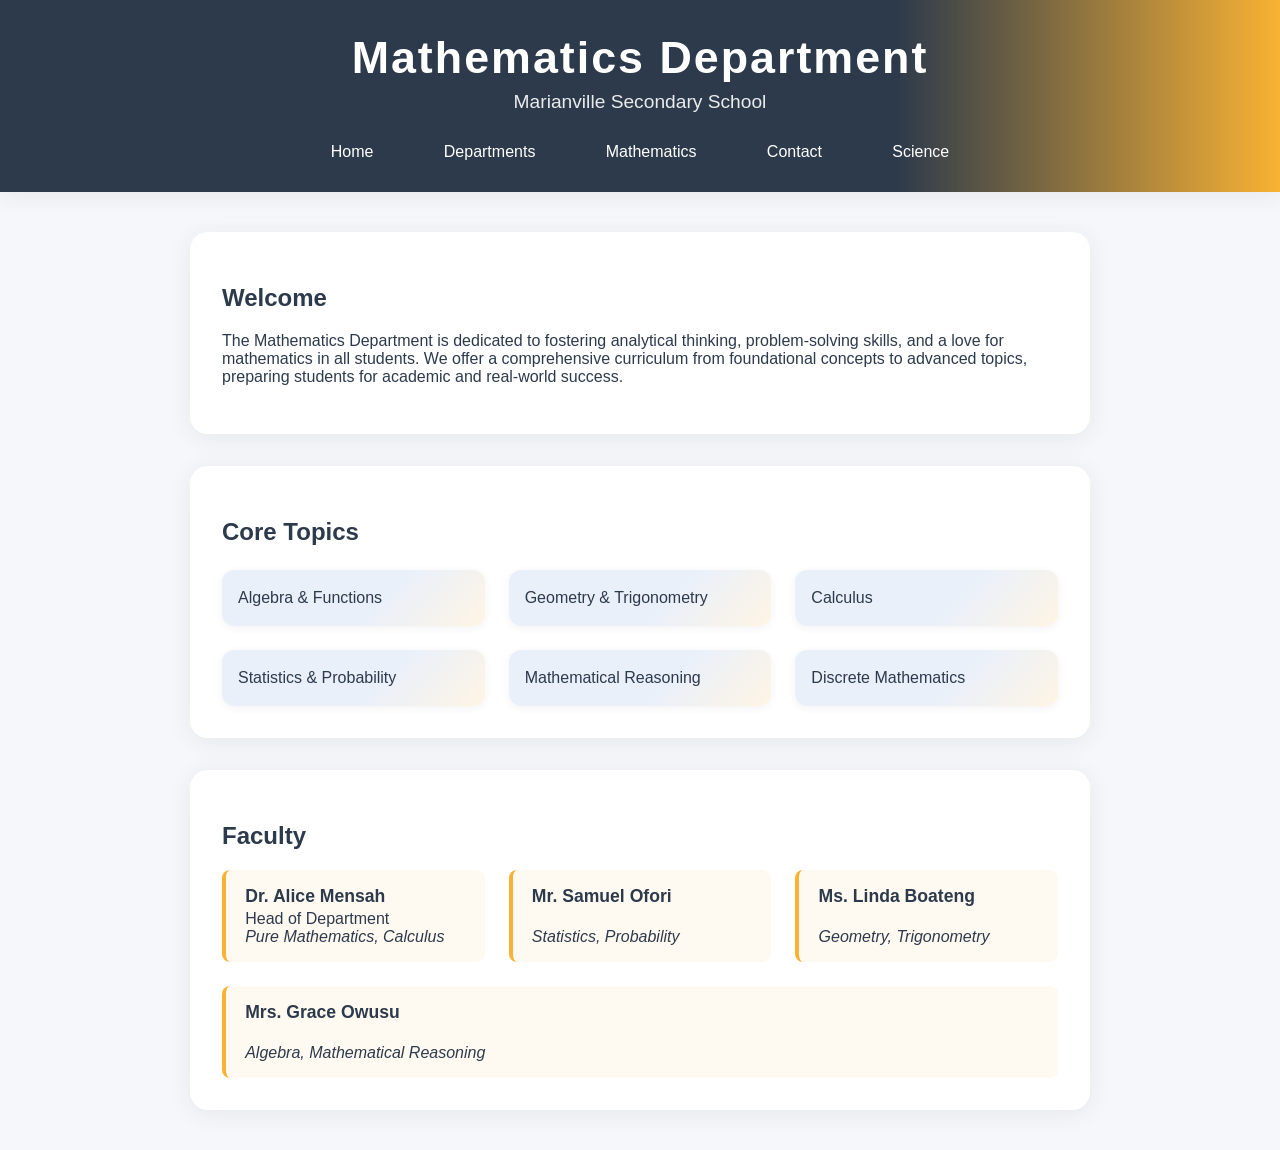
==== departments/mathematics.html @ 6ea006f8 "Update mathematics.html" ====
<!DOCTYPE html>
<html lang="en">
<head>
    <meta charset="UTF-8">
    <title>Mathematics Department | Marianville Secondary School</title>
    <meta name="viewport" content="width=device-width, initial-scale=1.0">
    <style>
        :root {
            --primary: #2d3a4b;
            --accent: #f9b233;
            --bg: #f5f7fa;
            --card-bg: #fff;
            --shadow: 0 4px 24px rgba(45,58,75,0.08);
        }
        body {
            margin: 0;
            font-family: 'Segoe UI', Arial, sans-serif;
            background: var(--bg);
            color: var(--primary);
        }
        header {
            background: linear-gradient(90deg, var(--primary) 70%, var(--accent) 100%);
            color: #fff;
            padding: 2rem 0 1.5rem 0;
            text-align: center;
            box-shadow: var(--shadow);
        }
        header h1 {
            margin: 0;
            font-size: 2.8rem;
            letter-spacing: 2px;
        }
        header p {
            margin: 0.5rem 0 0 0;
            font-size: 1.2rem;
            opacity: 0.9;
        }
        nav {
            margin: 1.5rem auto 0 auto;
            display: flex;
            justify-content: center;
            gap: 2rem;
        }
        nav a {
            color: #fff;
            text-decoration: none;
            font-weight: 500;
            padding: 0.4rem 1.2rem;
            border-radius: 20px;
            transition: background 0.2s;
        }
        nav a:hover {
            background: rgba(249,178,51,0.15);
        }
        main {
            max-width: 900px;
            margin: 2.5rem auto;
            padding: 0 1.5rem;
        }
        .card {
            background: var(--card-bg);
            border-radius: 18px;
            box-shadow: var(--shadow);
            padding: 2rem;
            margin-bottom: 2rem;
            transition: transform 0.15s;
        }
        .card:hover {
            transform: translateY(-4px) scale(1.01);
        }
        .topics-list {
            display: grid;
            grid-template-columns: repeat(auto-fit, minmax(220px, 1fr));
            gap: 1.5rem;
            margin-top: 1.5rem;
        }
        .topic {
            background: linear-gradient(135deg, #eaf0fa 60%, #f9b23322 100%);
            border-radius: 12px;
            padding: 1.2rem 1rem;
            box-shadow: 0 2px 8px rgba(45,58,75,0.06);
            font-weight: 500;
            color: var(--primary);
            transition: box-shadow 0.2s;
        }
        .topic:hover {
            box-shadow: 0 6px 20px rgba(45,58,75,0.13);
        }
        .faculty-list {
            display: flex;
            flex-wrap: wrap;
            gap: 1.5rem;
            margin-top: 1.2rem;
        }
        .faculty {
            background: #f9b23311;
            border-left: 4px solid var(--accent);
            border-radius: 8px;
            padding: 1rem 1.2rem;
            flex: 1 1 220px;
            min-width: 200px;
        }
        .faculty strong {
            display: block;
            font-size: 1.1rem;
            margin-bottom: 0.2rem;
        }
        @media (max-width: 600px) {
            header h1 { font-size: 2rem; }
            .card { padding: 1.2rem; }
        }
    </style>
</head>
<body>
    <header>
        <h1>Mathematics Department</h1>
        <p>Marianville Secondary School</p>
        <nav>
            <a href="index.html">Home</a>
            <a href="departments/english.html">Departments</a>
            <a href="#">Mathematics</a>
            <a href="contact.html">Contact</a>
            <a href="../departments/science.html"> Science </a>
        </nav>
    </header>
    <main>
        <section class="card">
            <h2>Welcome</h2>
            <p>
                The Mathematics Department is dedicated to fostering analytical thinking, problem-solving skills, and a love for mathematics in all students. We offer a comprehensive curriculum from foundational concepts to advanced topics, preparing students for academic and real-world success.
            </p>
        </section>
        <section class="card">
            <h2>Core Topics</h2>
            <div class="topics-list">
                <div class="topic">Algebra &amp; Functions</div>
                <div class="topic">Geometry &amp; Trigonometry</div>
                <div class="topic">Calculus</div>
                <div class="topic">Statistics &amp; Probability</div>
                <div class="topic">Mathematical Reasoning</div>
                <div class="topic">Discrete Mathematics</div>
            </div>
        </section>
        <section class="card">
            <h2>Faculty</h2>
            <div class="faculty-list">
                <div class="faculty">
                    <strong>Dr. Alice Mensah</strong>
                    Head of Department<br>
                    <em>Pure Mathematics, Calculus</em>
                </div>
                <div class="faculty">
                    <strong>Mr. Samuel Ofori</strong>
                    <br>
                    <em>Statistics, Probability</em>
                </div>
                <div class="faculty">
                    <strong>Ms. Linda Boateng</strong>
                    <br>
                    <em>Geometry, Trigonometry</em>
                </div>
                <div class="faculty">
                    <strong>Mrs. Grace Owusu</strong>
                    <br>
                    <em>Algebra, Mathematical Reasoning</em>
                </div>
            </div>
        </section>
    </main>
</body>
</html>
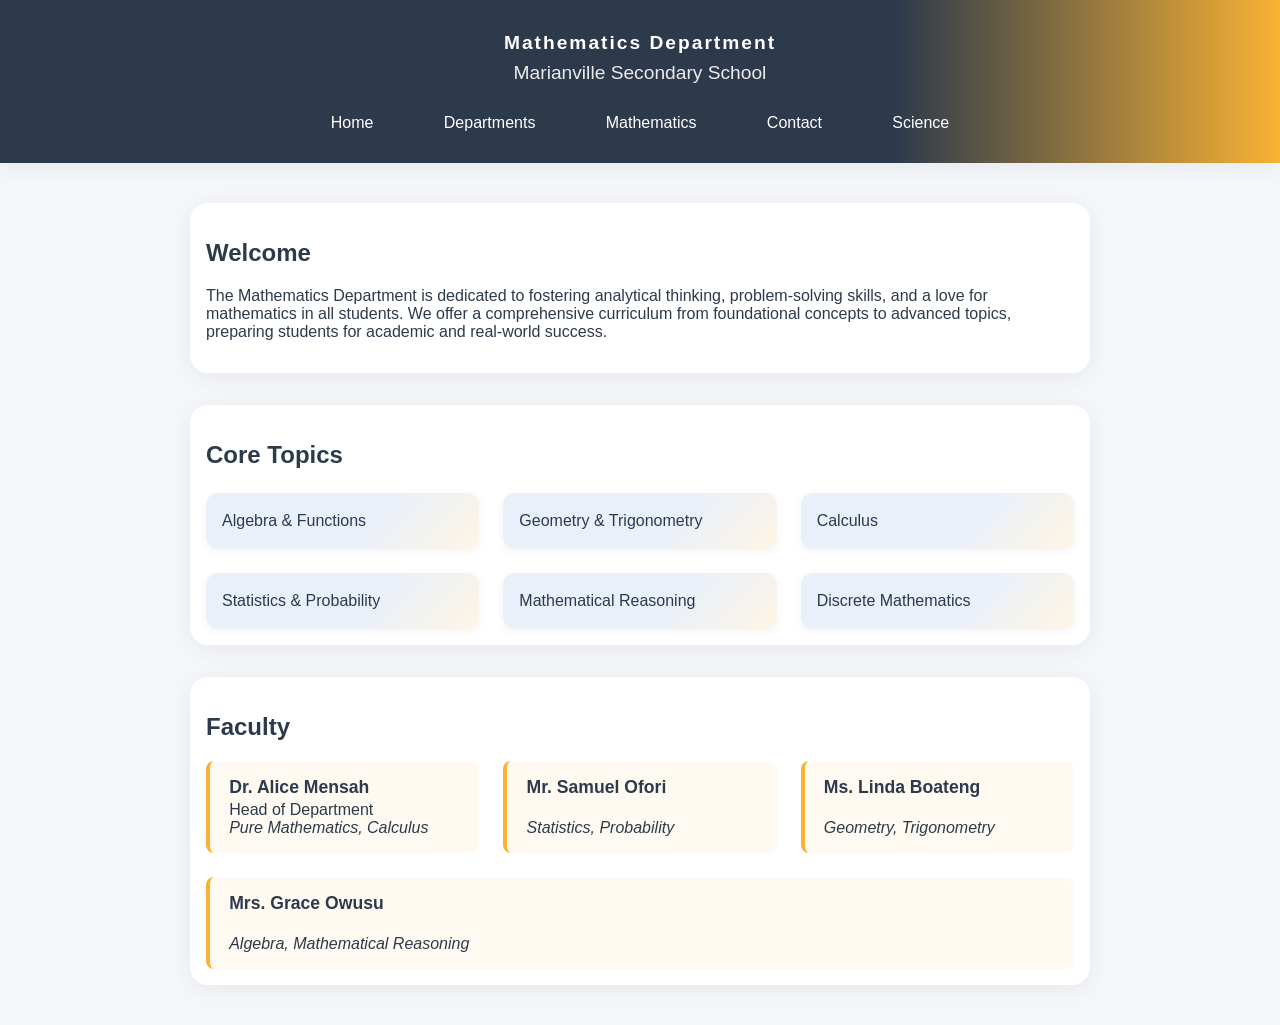
==== commit 7f8bc306: "Update mathematics.html" ====
--- a/departments/mathematics.html
+++ b/departments/mathematics.html
@@ -109,6 +109,11 @@
             header h1 { font-size: 2rem; }
             .card { padding: 1.2rem; }
         }
+
+        @media (min-width: 400px) {
+            header h1 {font-size: 1.2rem;}
+            .card{ padding: 1rem;}
+        }
     </style>
 </head>
 <body>
@@ -116,10 +121,10 @@
         <h1>Mathematics Department</h1>
         <p>Marianville Secondary School</p>
         <nav>
-            <a href="index.html">Home</a>
-            <a href="departments/english.html">Departments</a>
+            <a href="../index.html">Home</a>
+            <a href="../departments/english.html">Departments</a>
             <a href="#">Mathematics</a>
-            <a href="contact.html">Contact</a>
+            <a href="../contact.html">Contact</a>
             <a href="../departments/science.html"> Science </a>
         </nav>
     </header>
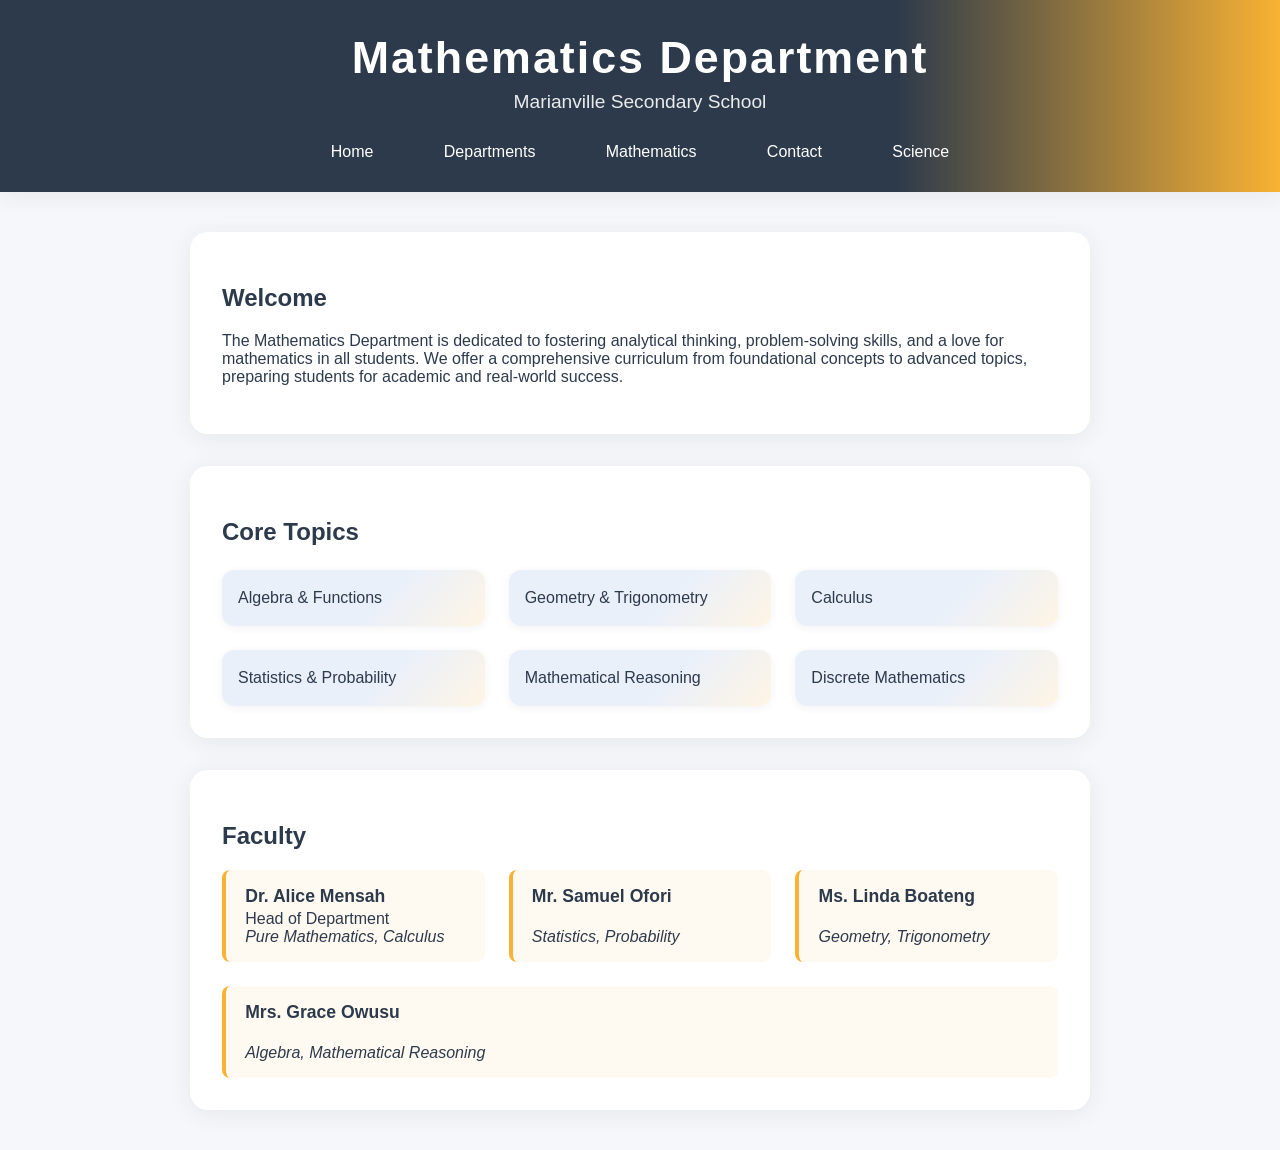
==== commit bab6ffc7: "Update mathematics.html" ====
--- a/departments/mathematics.html
+++ b/departments/mathematics.html
@@ -110,10 +110,7 @@
             .card { padding: 1.2rem; }
         }
 
-        @media (min-width: 400px) {
-            header h1 {font-size: 1.2rem;}
-            .card{ padding: 1rem;}
-        }
+       
     </style>
 </head>
 <body>
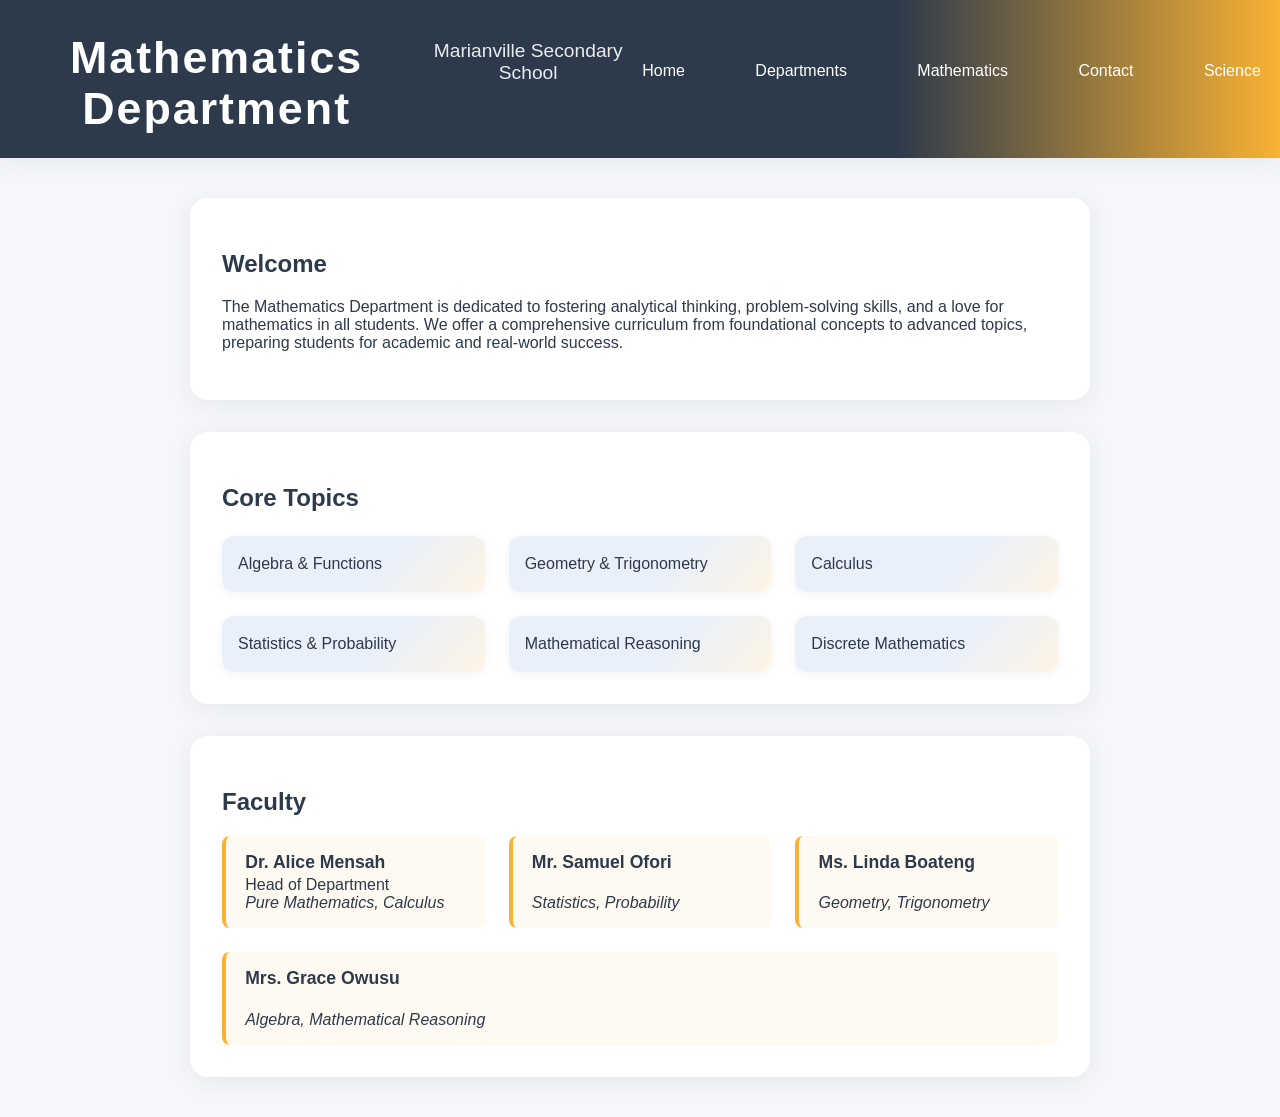
==== commit 9a44db6a: "Update mathematics.html" ====
--- a/departments/mathematics.html
+++ b/departments/mathematics.html
@@ -24,6 +24,7 @@
             padding: 2rem 0 1.5rem 0;
             text-align: center;
             box-shadow: var(--shadow);
+            display: flex;
         }
         header h1 {
             margin: 0;
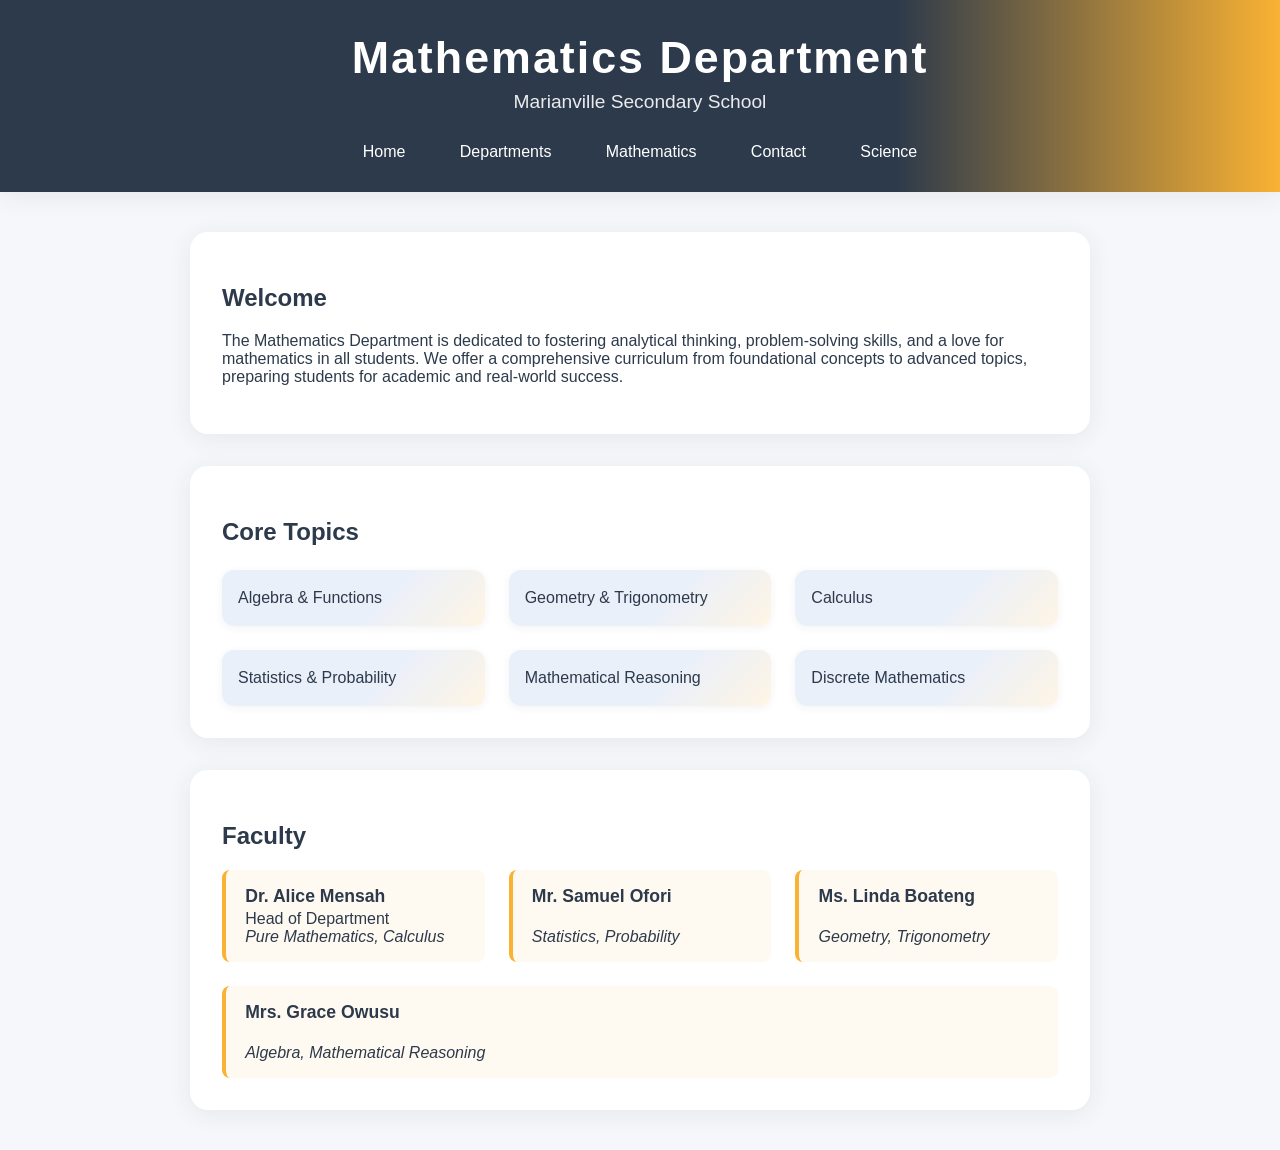
==== commit 19f05206: "Update mathematics.html" ====
--- a/departments/mathematics.html
+++ b/departments/mathematics.html
@@ -24,7 +24,7 @@
             padding: 2rem 0 1.5rem 0;
             text-align: center;
             box-shadow: var(--shadow);
-            display: flex;
+            
         }
         header h1 {
             margin: 0;
@@ -40,7 +40,7 @@
             margin: 1.5rem auto 0 auto;
             display: flex;
             justify-content: center;
-            gap: 2rem;
+            gap: 1rem;
         }
         nav a {
             color: #fff;
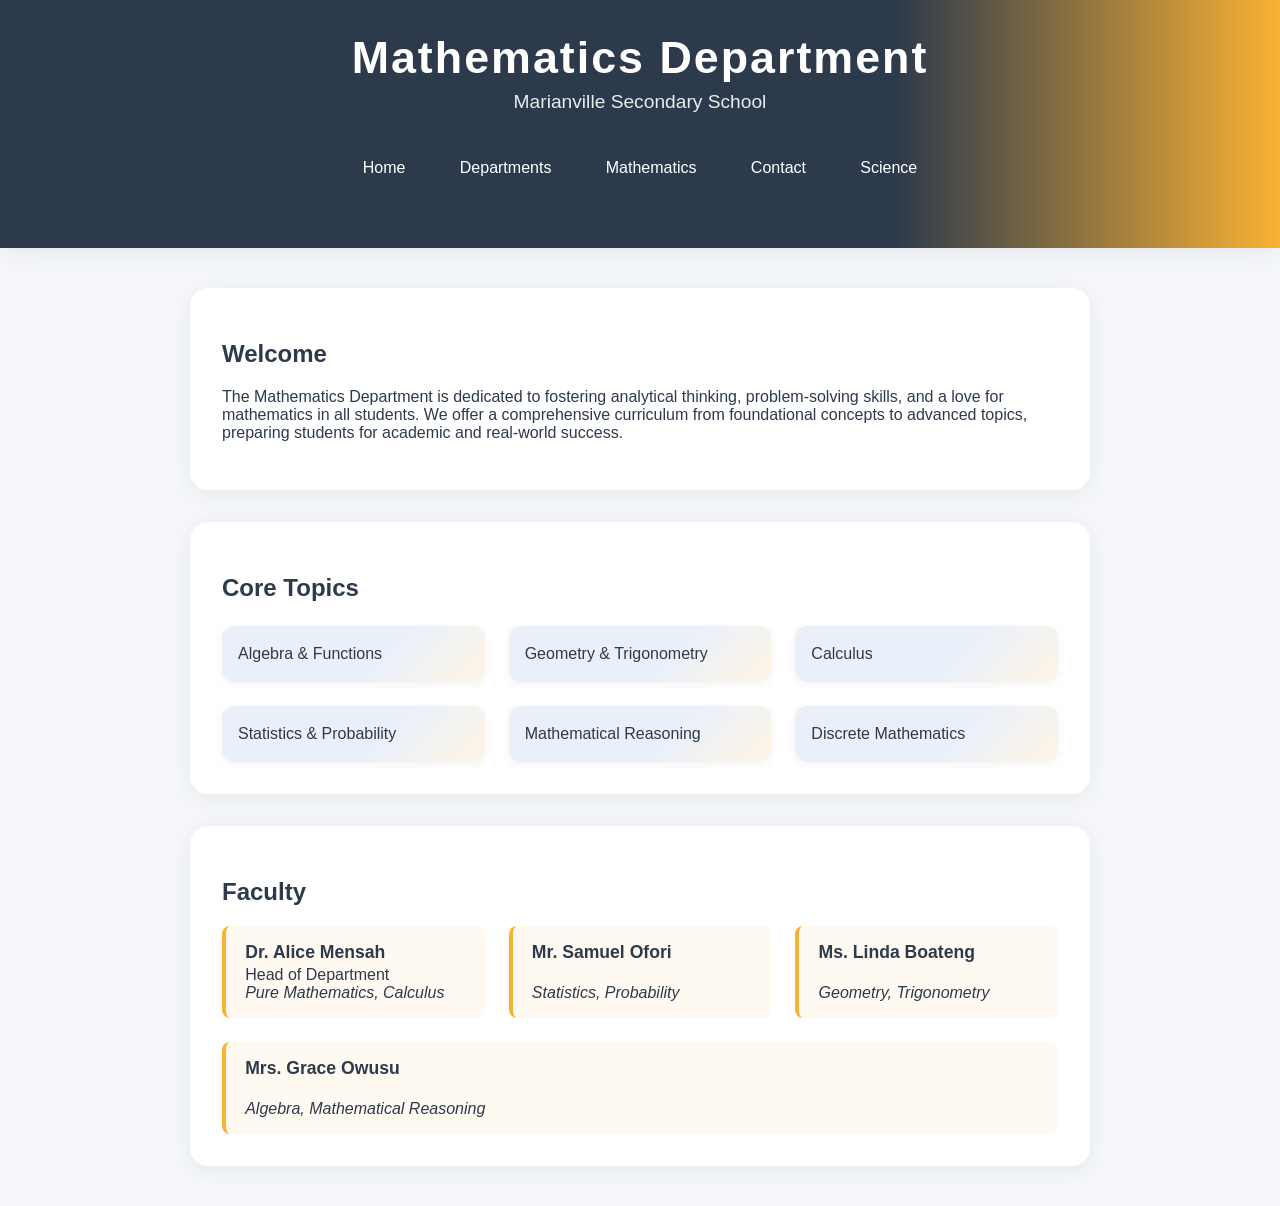
==== commit 99539c6f: "Update mathematics.html" ====
--- a/departments/mathematics.html
+++ b/departments/mathematics.html
@@ -37,10 +37,14 @@
             opacity: 0.9;
         }
         nav {
-            margin: 1.5rem auto 0 auto;
+            /*margin: 1.5rem auto 0 auto;*/
             display: flex;
             justify-content: center;
             gap: 1rem;
+
+            max-width: 900px;
+            margin: 2.5rem auto;
+            padding: 0 1.5rem;
         }
         nav a {
             color: #fff;
